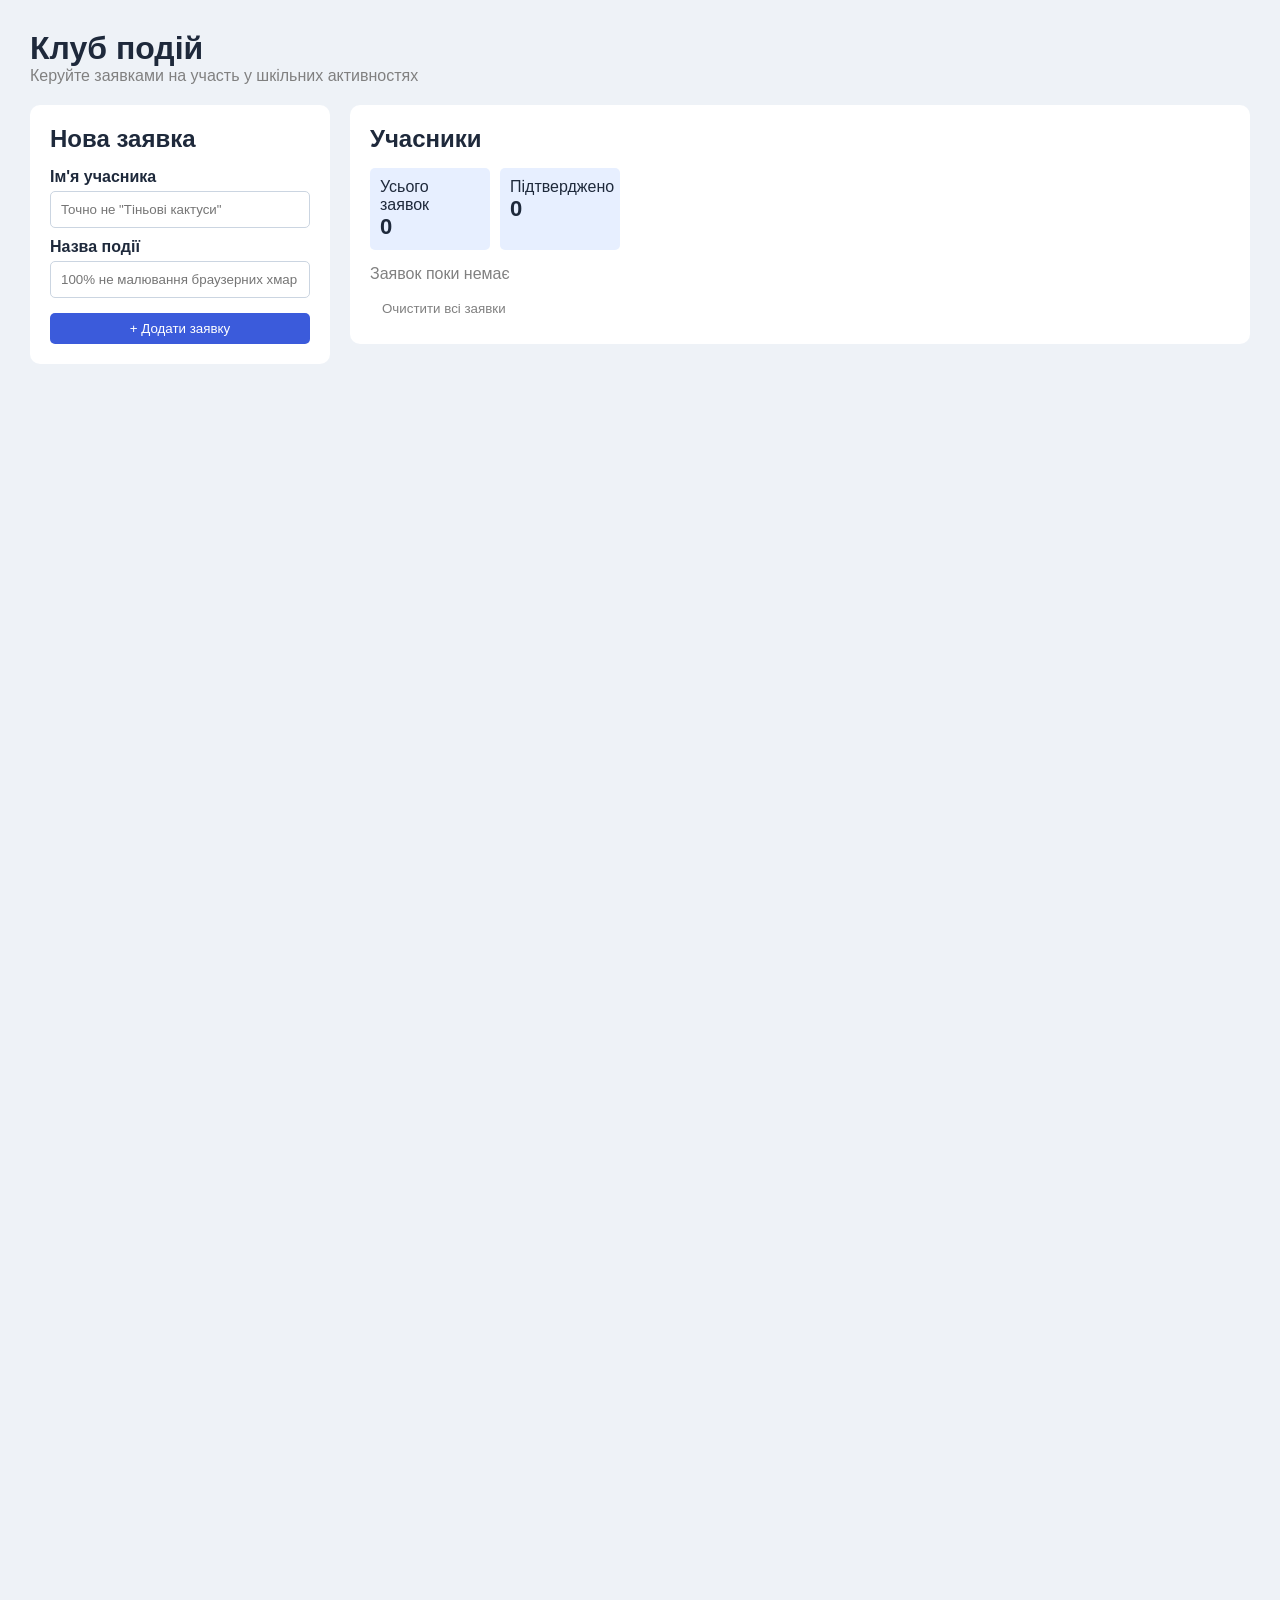
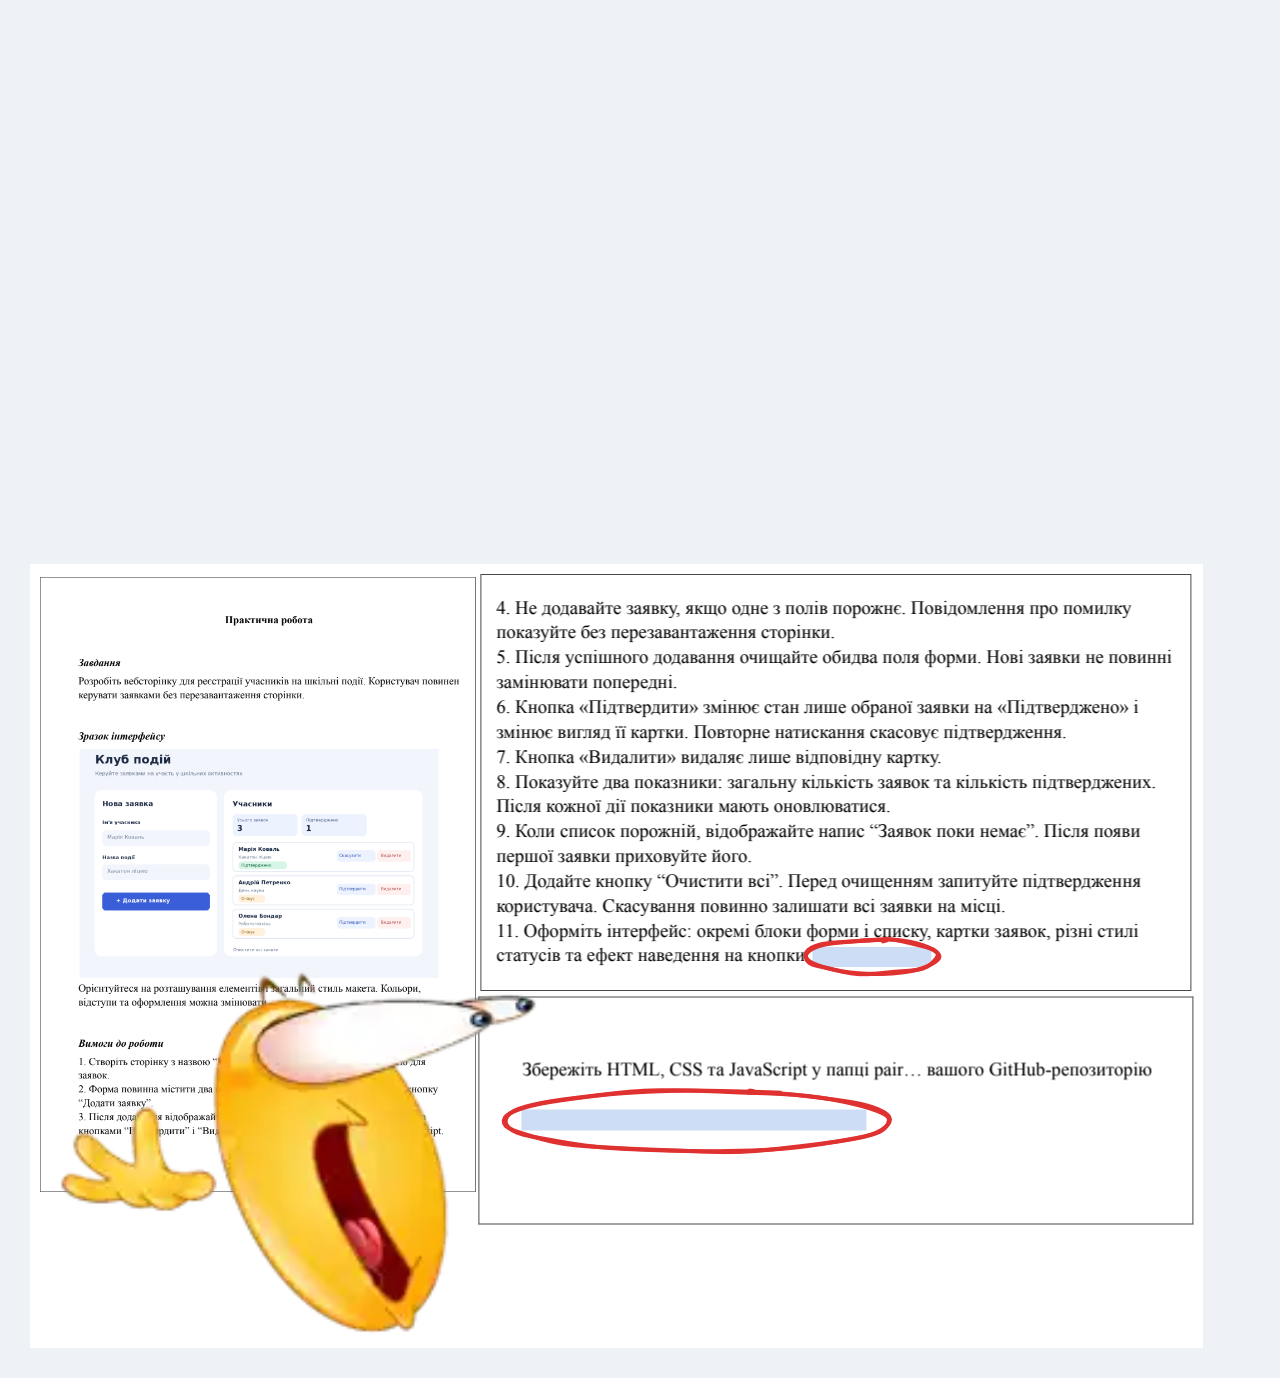
==== pair13/index.html @ 3369a613 "add pair13 materials" ====
<!DOCTYPE html>
<html lang="uk">
<head>
    <meta charset="UTF-8">
    <meta name="viewport" content="width=device-width, initial-scale=1.0">
    <title>Клуб подій</title>
    <link rel="stylesheet" href="style.css">
</head>
<body>
<header>
    <h1>Клуб подій</h1>
    <p>Керуйте заявками на участь у шкільних активностях</p>
</header>
<main class="app">
    <section class="block form-block">
        <h2>Нова заявка</h2>
        <label for="nameInput">Ім'я учасника</label>
        <input id="nameInput" type="text" placeholder='Точно не "Тіньові кактуси"'>

        <label for="eventInput">Назва події</label>
        <input id="eventInput" type="text" placeholder="100% не малювання браузерних хмар">

        <p id="error" class="error hidden">Заповніть обидва поля!</p>
        <button id="addButton" type="button">+ Додати заявку</button>
    </section>

    <section class="block list-block">
        <h2>Учасники</h2>
        <div class="stats">
            <div class="stat">
                <p>Усього заявок</p>
                <strong id="totalCounter">0</strong>
            </div>
            <div class="stat">
                <p>Підтверджено</p>
                <strong id="confirmedCounter">0</strong>
            </div>
        </div>
        <p id="emptyText">Заявок поки немає</p>
        <ul id="requestList"></ul>
        <button id="clearButton" type="button" class="clear-btn">Очистити всі заявки</button>
    </section>
</main>
<div class="spacer"></div>
<img class="surprise" src="surprise.png" alt="Сюрприз">
<script src="script.js"></script>
</body>
</html>
---- pair13/style.css ----
*{
    box-sizing: border-box;
    margin: 0;
    padding: 0;
    list-style: none;
}
body{
    font-family: sans-serif;
    background: #eef2f7;
    color: #1e293b;
    padding: 30px;
}
header{
    margin-bottom: 20px;
}
header p{
    color: gray;
}
.app{
    display: flex;
    gap: 20px;
    align-items: flex-start;
}
.block{
    background: white;
    padding: 20px;
    border-radius: 10px;
}
.form-block{
    width: 300px;
}
.list-block{
    flex: 1;
}
h2{
    margin-bottom: 15px;
}
label{
    display: block;
    margin: 10px 0 5px;
    font-weight: bold;
}
input{
    width: 100%;
    padding: 10px;
    border: 1px solid #cbd5e1;
    border-radius: 5px;
}
button{
    padding: 8px 12px;
    border: none;
    border-radius: 5px;
    cursor: pointer;
}
button:hover{
    opacity: 0.7;
}
#addButton{
    width: 100%;
    margin-top: 15px;
    background: #3b5bdb;
    color: white;
}
.error{
    margin-top: 10px;
    color: #e74c3c;
}
.hidden{
    display: none;
}
.stats{
    display: flex;
    gap: 10px;
    margin-bottom: 15px;
}
.stat{
    background: #e7efff;
    padding: 10px;
    border-radius: 5px;
    width: 120px;
}
.stat strong{
    font-size: 22px;
}
#emptyText{
    color: gray;
    margin-bottom: 10px;
}
.request{
    display: flex;
    align-items: center;
    gap: 10px;
    padding: 10px;
    margin-bottom: 10px;
    border: 1px solid #cbd5e1;
    border-radius: 8px;
}
.request.confirmed{
    border-color: #2f9e44;
    background: #f4fbf6;
}
.info{
    flex: 1;
}
.info p{
    color: gray;
    font-size: 14px;
}
.status{
    display: inline-block;
    margin-top: 5px;
    padding: 2px 8px;
    border-radius: 10px;
    font-size: 12px;
    background: #fff1d6;
    color: #b06a00;
}
.confirmed .status{
    background: #d3f9d8;
    color: #2f9e44;
}
.confirm-btn{
    background: #e7efff;
    color: #3b5bdb;
}
.delete-btn{
    background: #ffe3e3;
    color: #e03131;
}
.clear-btn{
    background: none;
    color: gray;
}
.spacer{
    height: 5000px;
}
.surprise{
    display: block;
    max-width: 100%;
}
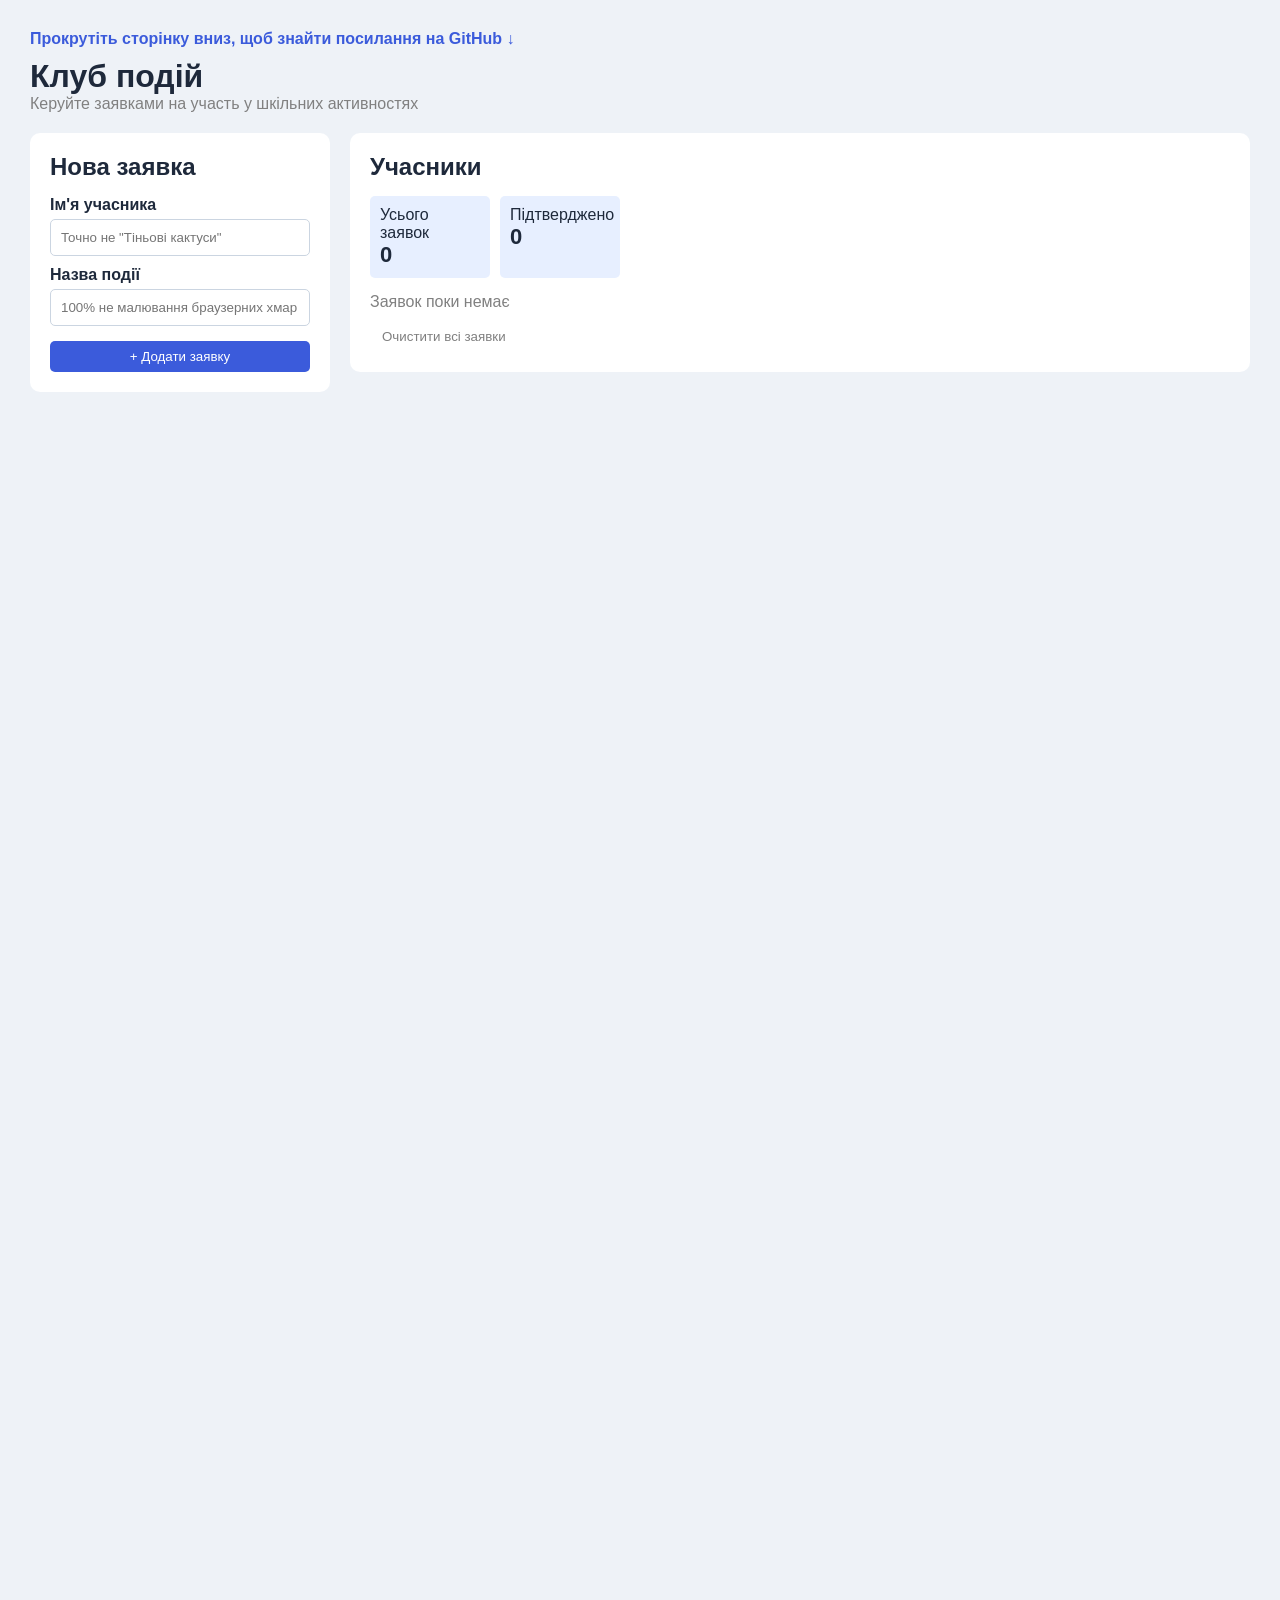
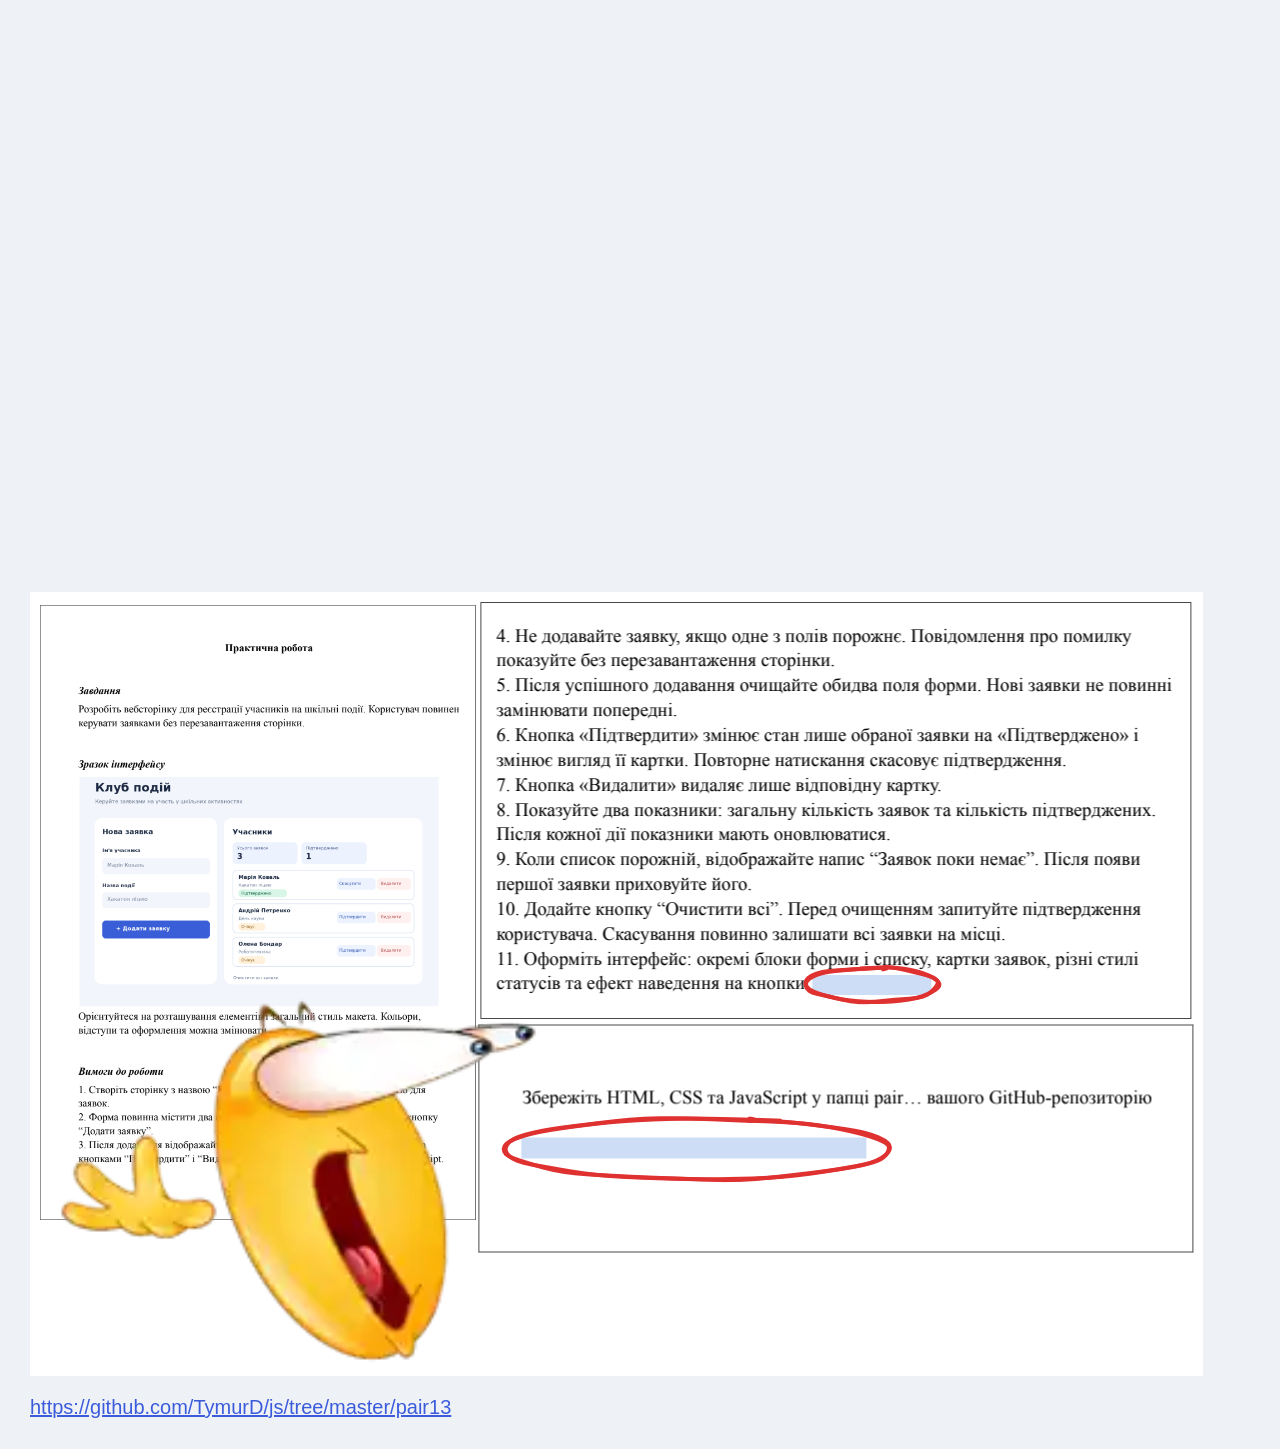
==== commit 9a23f63f: "add github link to pair13 project" ====
--- a/pair13/index.html
+++ b/pair13/index.html
@@ -8,6 +8,7 @@
 </head>
 <body>
 <header>
+    <p class="scroll-hint">Прокрутіть сторінку вниз, щоб знайти посилання на GitHub ↓</p>
     <h1>Клуб подій</h1>
     <p>Керуйте заявками на участь у шкільних активностях</p>
 </header>
@@ -43,6 +44,7 @@
 </main>
 <div class="spacer"></div>
 <img class="surprise" src="surprise.png" alt="Сюрприз">
+<a class="github-link" href="https://github.com/TymurD/js/tree/master/pair13">https://github.com/TymurD/js/tree/master/pair13</a>
 <script src="script.js"></script>
 </body>
 </html>
--- a/pair13/style.css
+++ b/pair13/style.css
@@ -138,3 +138,14 @@
     display: block;
     max-width: 100%;
 }
+.scroll-hint{
+    margin-bottom: 10px;
+    font-weight: bold;
+    color: #3b5bdb;
+}
+.github-link{
+    display: block;
+    margin-top: 20px;
+    font-size: 20px;
+    color: #3b5bdb;
+}
